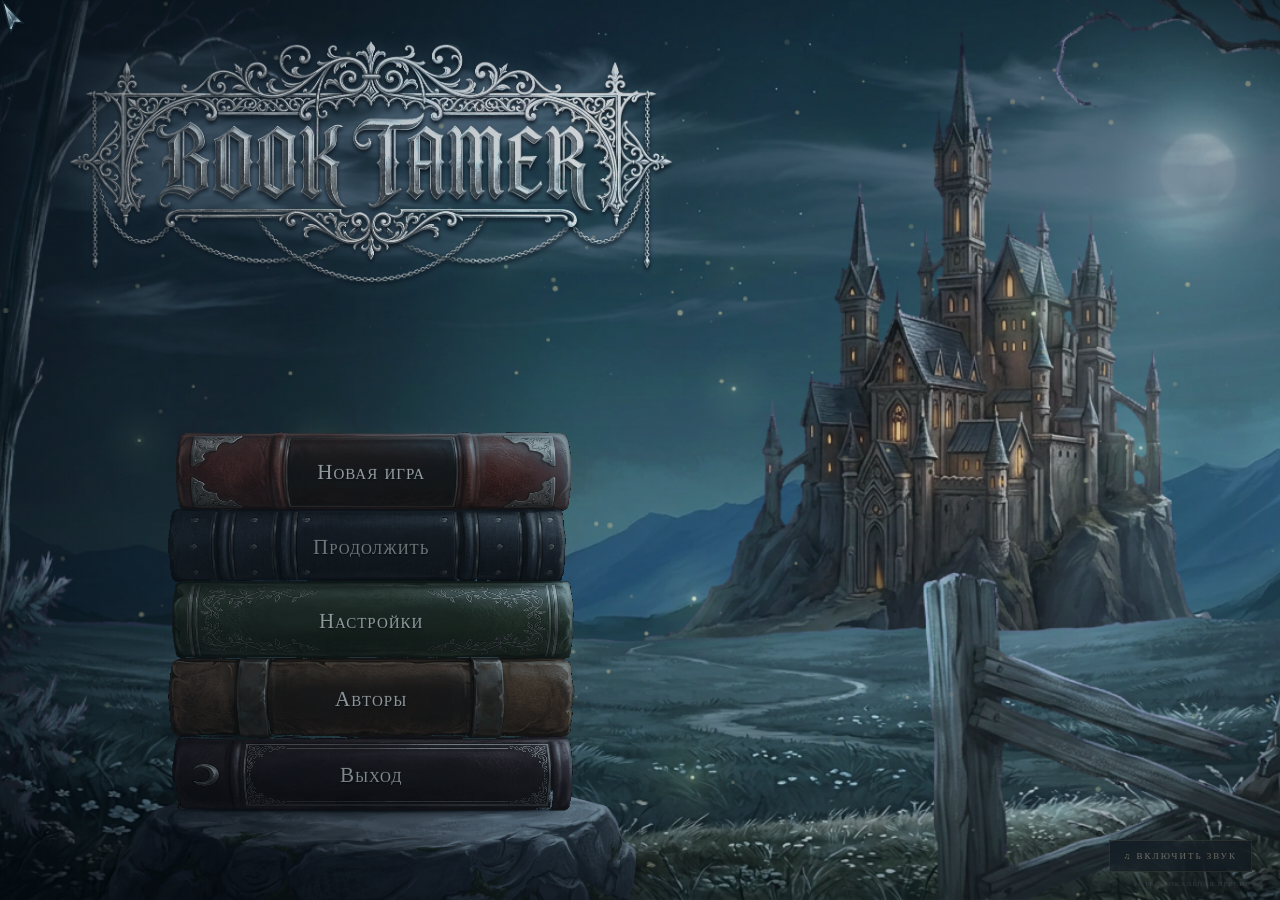
==== Book-Tamer.html @ 2c245f94 "First version of a prototype web-site with first game included" ====
<!DOCTYPE html>
<html lang="ru">
<head>
<meta charset="UTF-8">
<meta name="viewport" content="width=device-width, initial-scale=1.0">
<title>Book Tamer</title>

<style>
:root{--bt-art-0:url('[data-uri]');--bt-art-1:url('[data-uri]');--bt-art-2:url('[data-uri]');--bt-art-3:url('[data-uri]');--bt-art-4:url('[data-uri]');--bt-art-5:url('[data-uri]');--bt-art-6:url('[data-uri]');--bt-art-7:url('[data-uri]');--bt-art-8:url('[data-uri]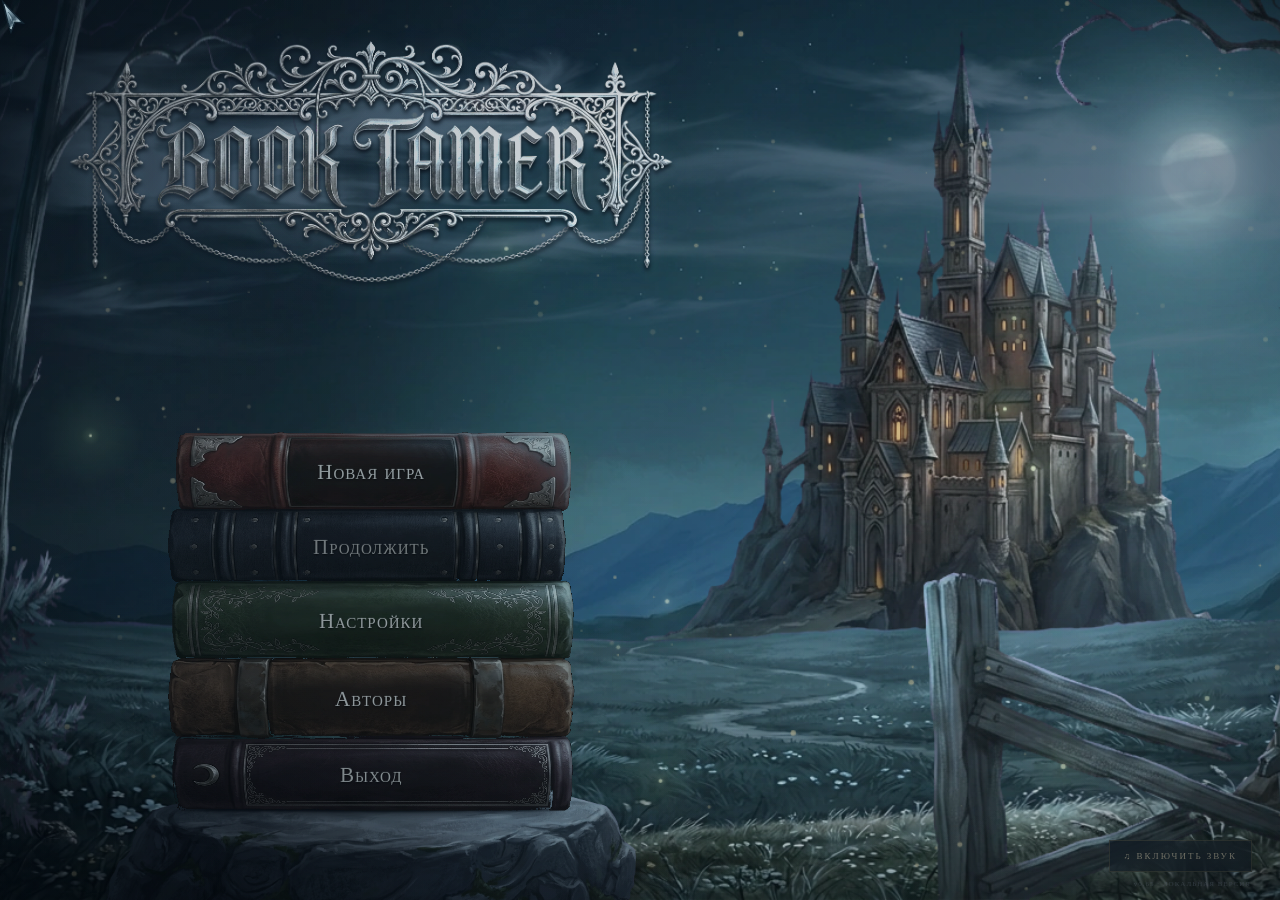
